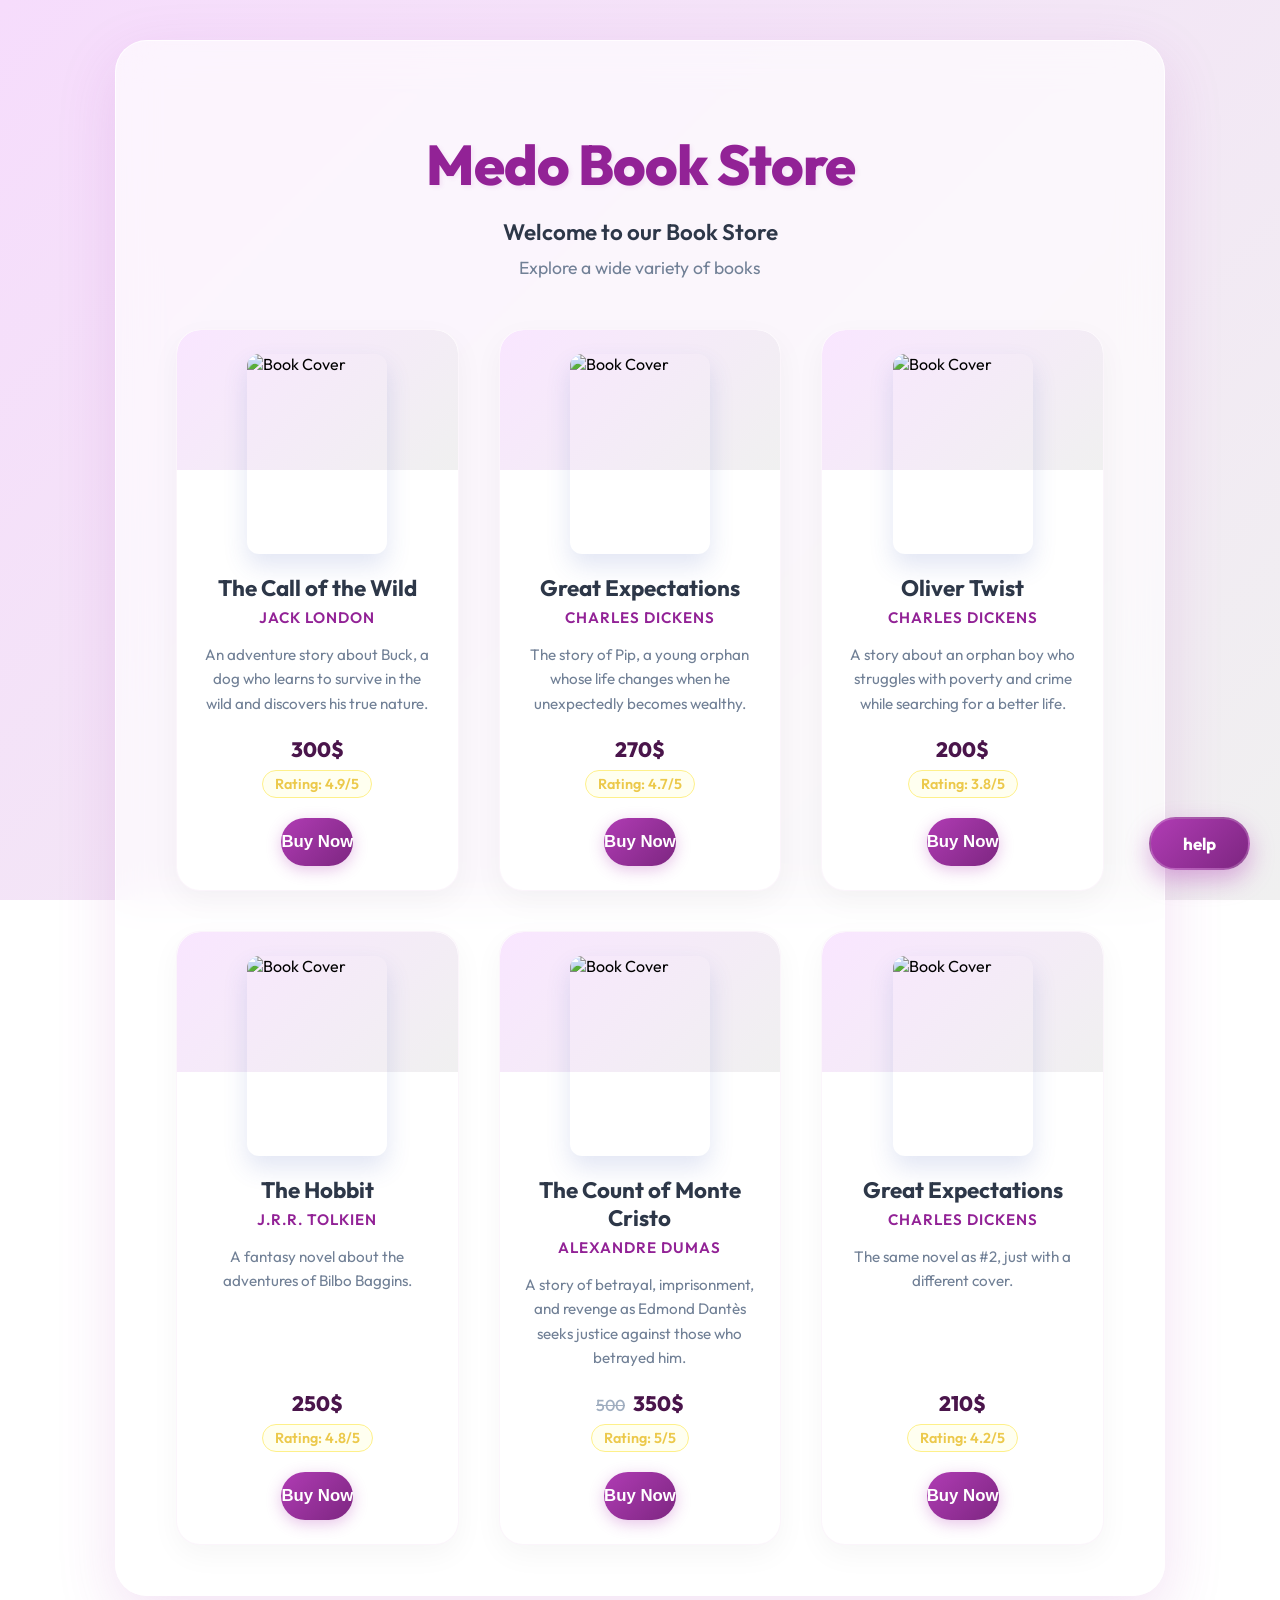
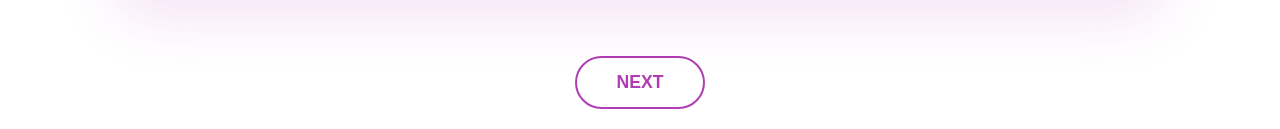
==== index.html @ ec744de5 "Fix HTML structure and update file references" ====
<!DOCTYPE html>
<html lang="en">
<head>
    <meta charset="UTF-8">
    <meta name="description" content="this is medo book store here you can bye any thing you want with an amazing price">
    <title>Document</title>
<link rel="stylesheet" href="index.css">
<link rel="log in" href="index2.html">
<link rel="next" href="index3.html">
<title>BOOK STORE</title>
</head>
<body>
<div class="up">
 <header>
    <h1>Medo Book Store</h1>
    <path fill="currentColor" fill-opacity=".15" d="M136 792h576V232H136zm64-488c0-4.4 3.6-8 8-8h112c4.4 0 8 3.6 8 8v48c0 4.4-3.6 8-8 8H208c-4.4 0-8-3.6-8-8z"></path>
    <h2>Welcome to our Book Store</h2>
    <p>Explore a wide variety of books</p>
  </header>
<section>
<div class="book-card">
      <img src="https://i.pinimg.com/1200x/4a/26/02/4a26022d13d2c5f93823f1f9c68ecfcf.jpg" alt="Book Cover">
      <div class="Book title">The Call of the Wild</div>
      <div class="Book author">Jack London</div>
      <div class="Book description">An adventure story about Buck, a dog who learns to survive in the wild and
         discovers his true nature.</div>
      <div class="Book Price">300$</div>
      <div class="Book rating">Rating: 4.9/5</div>
      <a href="checkout.html" style="text-decoration: none;"><button class="buy-button">Buy Now</button></a>
    </div>
<div class="book-card">
      <img src="https://i.pinimg.com/1200x/fa/11/9d/fa119d7bdd41ef5a6983f378ee6b43ac.jpg" alt="Book Cover">
      <div class="Book title">Great Expectations</div>
      <div class="Book author">Charles Dickens</div>
      <div class="Book description">The story of Pip, a young orphan whose life changes when he unexpectedly becomes wealthy.</div>
      <div class="Book Price">270$</div>
      <div class="Book rating">Rating: 4.7/5</div>
      <a href="checkout.html" style="text-decoration: none;"><button class="buy-button">Buy Now</button></a>
</div>
<div class="book-card">
      <img src="https://i.pinimg.com/736x/c1/5e/49/c15e4987947ccde42a00de8287af82e8.jpg" alt="Book Cover">
      <div class="Book title">Oliver Twist</div>
      <div class="Book author">Charles Dickens</div>
      <div class="Book description">A story about an orphan boy who struggles with poverty and crime while searching for a better life.</div>
      <div class="Book Price">200$</div>
      <div class="Book rating">Rating: 3.8/5</div>
      <a href="checkout.html" style="text-decoration: none;"><button class="buy-button">Buy Now</button></a>
    </div>
<div class="book-card">
      <img src="https://mir-s3-cdn-cf.behance.net/project_modules/max_1200/56d96263885635.5acd0047cf3e6.jpg" alt="Book Cover">
      <div class="Book title">The Hobbit</div>
      <div class="Book author">J.R.R. Tolkien</div>
      <div class="Book description">A fantasy novel about the adventures of Bilbo Baggins.</div>
      <div class="Book Price">250$</div>
      <div class="Book rating">Rating: 4.8/5</div>
      <a href="checkout.html" style="text-decoration: none;"><button class="buy-button">Buy Now</button></a>
    </div>
<div class="book-card">
      <img src="https://i.pinimg.com/736x/d1/c5/d0/d1c5d08715f25898b97a1a1c89451446.jpg" alt="Book Cover">
      <div class="Book title">The Count of Monte Cristo</div>
      <div class="Book author">Alexandre Dumas</div>
      <div class="Book description">A story of betrayal, imprisonment, and revenge as Edmond Dantès seeks justice against those who betrayed him.</div>
      <div class="Book Price"><del>500</del>350$</div>
      <div class="Book rating">Rating: 5/5</div>
      <a href="checkout.html" style="text-decoration: none;"><button class="buy-button">Buy Now</button></a>
    </div>
 <div class="book-card">
      <img src="https://i.pinimg.com/1200x/89/0c/f8/890cf8f4f8a9b55a4b596b71bbe273b1.jpg" alt="Book Cover">
      <div class="Book title">Great Expectations</div>
      <div class="Book author">Charles Dickens</div>
      <div class="Book description">The same novel as #2, just with a different cover.</div>
      <div class="Book Price">210$</div>
      <div class="Book rating">Rating: 4.2/5</div>
      <a href="checkout.html" style="text-decoration: none;"><button class="buy-button">Buy Now</button></a>
    </div>   
</div>
</section>
<a href="index3.html" style="text-decoration: none;"><button class="next">NEXT</button></a>
</div>
<a href="help.html" class="help-btn">
help
</a>

</body>
</html>
---- index.css ----
@import url('https://fonts.googleapis.com/css2?family=Outfit:wght@300;400;500;600;700&display=swap');

body {
    background: linear-gradient(135deg, #f6dcfc 0%, #f0f0f0 100%);
    background-attachment: fixed;
    min-height: 100vh;
    margin: 0;
    font-family: 'Outfit', 'Segoe UI', Arial, sans-serif;
    display: flex;
    flex-direction: column;
    justify-content: flex-start;
    align-items: center;
    padding: 20px;
}

.up {
    background: rgba(255, 255, 255, 0.65);
    backdrop-filter: blur(20px);
    -webkit-backdrop-filter: blur(20px);
    border-radius: 32px;
    box-shadow: 0 20px 60px rgba(176, 60, 180, 0.15);
    border: 1px solid rgba(255, 255, 255, 0.8);
    padding: 50px 60px;
    max-width: 1050px;
    width: 100%;
    box-sizing: border-box;
    margin-top: 20px;
    margin-bottom: 20px;
    display: flex;
    flex-direction: column;
    align-items: center;
}

header {
    text-align: center;
    margin-bottom: 50px;
    position: relative;
    width: 100%;
}

header h1 {
    color: #922296;
    font-size: 3.5rem;
    margin-bottom: 5px;
    letter-spacing: -1px;
    font-weight: 800;
    text-shadow: 2px 2px 4px rgba(176, 60, 180, 0.1);
}

header h2 {
    color: #2d3748;
    font-size: 1.4rem;
    margin-bottom: 10px;
    font-weight: 600;
}

header p {
    color: #718096;
    font-size: 1.1rem;
    margin: 0;
    font-weight: 400;
}

section {
    display: grid;
    grid-template-columns: repeat(auto-fit, minmax(280px, 1fr));
    gap: 40px;
    width: 100%;
}

.book-card {
    background: #ffffff;
    border-radius: 24px;
    padding: 24px;
    display: flex;
    flex-direction: column;
    align-items: center;
    transition: all 0.4s cubic-bezier(0.175, 0.885, 0.32, 1.275);
    box-shadow: 0 10px 30px rgba(0, 0, 0, 0.04);
    border: 1px solid rgba(176, 60, 180, 0.05);
    position: relative;
    overflow: hidden;
}

.book-card::before {
    content: '';
    position: absolute;
    top: 0;
    left: 0;
    width: 100%;
    height: 140px;
    background: linear-gradient(135deg, #f9e6ff 0%, #f0f0f0 100%);
    z-index: 0;
    border-radius: 24px 24px 0 0;
}

.book-card:hover {
    transform: translateY(-12px);
    box-shadow: 0 20px 40px rgba(176, 60, 180, 0.15);
    border-color: rgba(176, 60, 180, 0.2);
}

.book-card img {
    width: 140px;
    height: 200px;
    object-fit: cover;
    border-radius: 12px;
    margin-bottom: 20px;
    box-shadow: 0 12px 24px rgba(60, 90, 180, 0.15);
    z-index: 1;
    transition: transform 0.3s ease;
}

.book-card:hover img {
    transform: scale(1.05) rotate(-2deg);
}

.Book.title {
    font-size: 1.4rem;
    font-weight: 700;
    color: #2d3748;
    margin-bottom: 6px;
    text-align: center;
    z-index: 1;
}

.Book.author {
    font-size: 0.95rem;
    color: #922296;
    margin-bottom: 16px;
    text-align: center;
    font-weight: 600;
    text-transform: uppercase;
    letter-spacing: 1px;
    z-index: 1;
}

.Book.description {
    font-size: 0.95rem;
    color: #718096;
    margin-bottom: 20px;
    text-align: center;
    line-height: 1.6;
    flex-grow: 1;
    z-index: 1;
}

.Book.Price {
    font-size: 1.3rem;
    color: #4a154b;
    font-weight: 800;
    margin-bottom: 8px;
    text-align: center;
    z-index: 1;
}

.Book.Price del {
    color: #a0aec0;
    font-size: 1rem;
    margin-right: 8px;
    font-weight: 500;
}

.Book.rating {
    font-size: 0.9rem;
    color: #ecc94b;
    background: #fffff0;
    padding: 4px 12px;
    border-radius: 20px;
    margin-bottom: 20px;
    font-weight: 600;
    border: 1px solid #fef08a;
    z-index: 1;
}

.buy-button {
    background: linear-gradient(135deg, #b03cb4 0%, #7d2681 100%);
    color: #ffffff;
    border: none;
    border-radius: 50px;
    padding: 14px 0;
    width: 100%;
    font-size: 1.05rem;
    cursor: pointer;
    font-weight: 700;
    transition: all 0.3s ease;
    box-shadow: 0 4px 15px rgba(176, 60, 180, 0.3);
    z-index: 1;
}

.buy-button:hover {
    background: linear-gradient(135deg, #922296 0%, #5a185d 100%);
    box-shadow: 0 8px 25px rgba(176, 60, 180, 0.4);
    transform: translateY(-2px);
}

.button-container {
    display: flex;
    justify-content: center;
    align-items: center;
    gap: 20px;
    margin-top: 50px;
    width: 100%;
}

.next, .prevPREVIOUS {
    background: #ffffff;
    color: #b03cb4;
    border: 2px solid #b03cb4;
    border-radius: 50px;
    padding: 14px 40px;
    font-size: 1.1rem;
    cursor: pointer;
    font-weight: 700;
    transition: all 0.3s ease;
    margin-top: 40px;
}

.button-container .next, .button-container .prevPREVIOUS {
    margin-top: 0;
}

.next:hover, .prevPREVIOUS:hover {
    background: #b03cb4;
    color: #ffffff;
    box-shadow: 0 8px 20px rgba(176, 60, 180, 0.3);
    transform: translateY(-2px);
}

/* Custom scrollbar */
::-webkit-scrollbar {
    width: 8px;
}
::-webkit-scrollbar-track {
    background: #f5f5f5;
}
::-webkit-scrollbar-thumb {
    background: #d4c1d4;
    border-radius: 10px;
}
::-webkit-scrollbar-thumb:hover {
    background: #b03cb4;
}

.help-btn {
    position: fixed;
    bottom: 30px;
    right: 30px;
    background: linear-gradient(135deg, #b03cb4 0%, #7d2681 100%);
    color: #ffffff;
    text-decoration: none;
    border-radius: 50px;
    padding: 14px 32px;
    font-size: 17px;
    font-weight: 700;
    cursor: pointer;
    box-shadow: 0 10px 25px rgba(176, 60, 180, 0.4);
    z-index: 1000;
    transition: all 0.3s cubic-bezier(0.175, 0.885, 0.32, 1.275);
    border: 2px solid rgba(255, 255, 255, 0.2);
}

.help-btn:hover {
    transform: translateY(-5px) scale(1.05);
    box-shadow: 0 15px 35px rgba(176, 60, 180, 0.5);
    border-color: rgba(255, 255, 255, 0.5);
}

@media (max-width: 768px) {
    .up {
        padding: 30px 20px;
        border-radius: 20px;
    }
    header h1 {
        font-size: 2.5rem;
    }
    section {
        gap: 20px;
    }
}
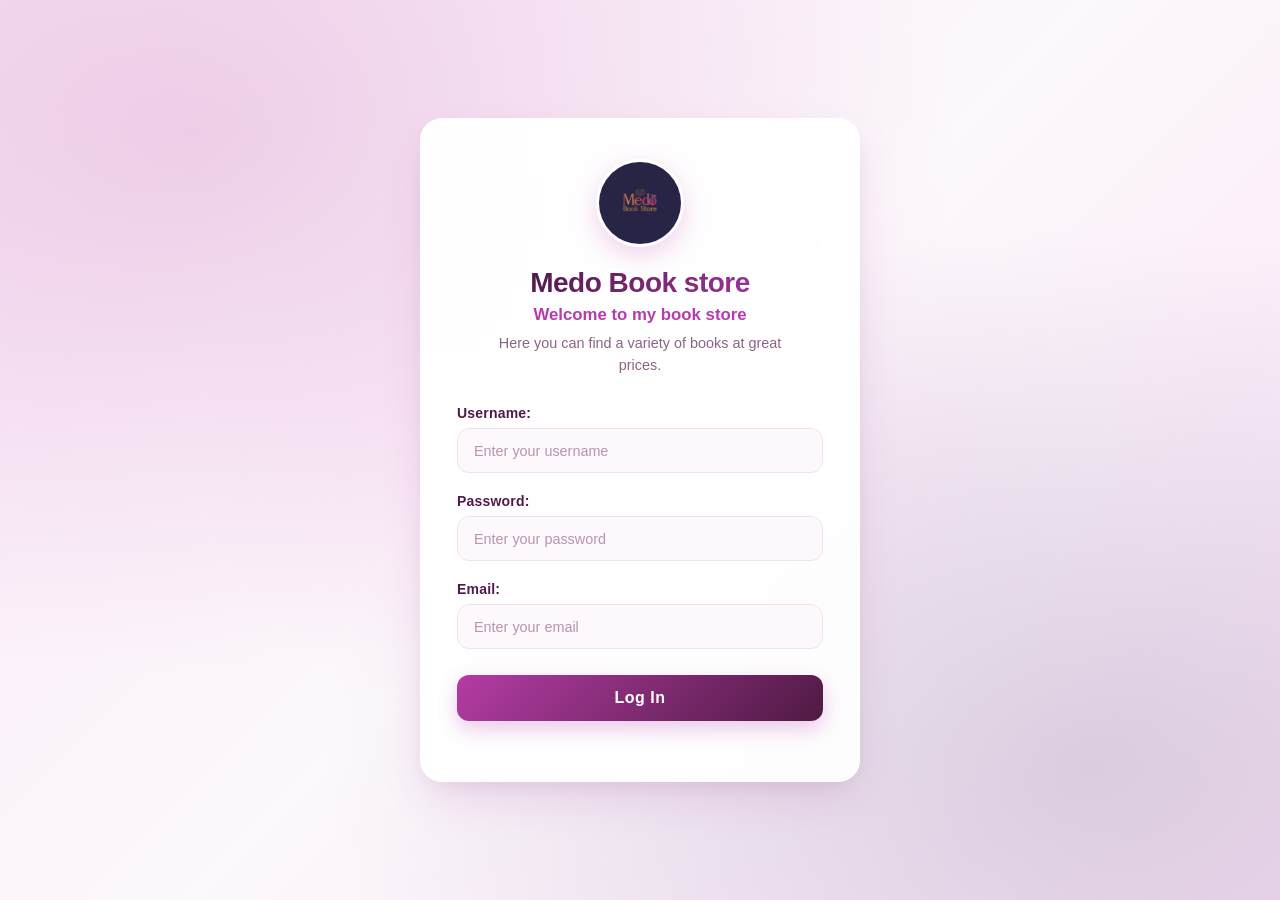
==== commit 5177037c: "Update and rename login.html to index.html" ====
--- a/index.html
+++ b/index.html
@@ -1,85 +1,39 @@
 <!DOCTYPE html>
 <html lang="en">
 <head>
-    <meta charset="UTF-8">
-    <meta name="description" content="this is medo book store here you can bye any thing you want with an amazing price">
-    <title>Document</title>
-<link rel="stylesheet" href="index.css">
-<link rel="log in" href="index2.html">
-<link rel="next" href="index3.html">
-<title>BOOK STORE</title>
+  <meta charset="UTF-8">
+  <meta name="viewport" content="width=device-width, initial-scale=1.0">
+  <meta name="description" content="This is our book store you can buy anything you want with a good price">
+  <title>Medo Book Store - Log In</title>
+  <link rel="stylesheet" href="index.css">
 </head>
 <body>
-<div class="up">
- <header>
-    <h1>Medo Book Store</h1>
-    <path fill="currentColor" fill-opacity=".15" d="M136 792h576V232H136zm64-488c0-4.4 3.6-8 8-8h112c4.4 0 8 3.6 8 8v48c0 4.4-3.6 8-8 8H208c-4.4 0-8-3.6-8-8z"></path>
-    <h2>Welcome to our Book Store</h2>
-    <p>Explore a wide variety of books</p>
-  </header>
-<section>
-<div class="book-card">
-      <img src="https://i.pinimg.com/1200x/4a/26/02/4a26022d13d2c5f93823f1f9c68ecfcf.jpg" alt="Book Cover">
-      <div class="Book title">The Call of the Wild</div>
-      <div class="Book author">Jack London</div>
-      <div class="Book description">An adventure story about Buck, a dog who learns to survive in the wild and
-         discovers his true nature.</div>
-      <div class="Book Price">300$</div>
-      <div class="Book rating">Rating: 4.9/5</div>
-      <a href="checkout.html" style="text-decoration: none;"><button class="buy-button">Buy Now</button></a>
+  <div class="login-card">
+    <div class="header">
+      <img src="Lucid_Origin_Create_a_professional_logo_for_Medo_Book_Store_wi_3.jpg" alt="Book Store Logo">
+      <h1>Medo Book store</h1>   
+      <h2>Welcome to my book store</h2>
+      <p>Here you can find a variety of books at great prices.</p> 
     </div>
-<div class="book-card">
-      <img src="https://i.pinimg.com/1200x/fa/11/9d/fa119d7bdd41ef5a6983f378ee6b43ac.jpg" alt="Book Cover">
-      <div class="Book title">Great Expectations</div>
-      <div class="Book author">Charles Dickens</div>
-      <div class="Book description">The story of Pip, a young orphan whose life changes when he unexpectedly becomes wealthy.</div>
-      <div class="Book Price">270$</div>
-      <div class="Book rating">Rating: 4.7/5</div>
-      <a href="checkout.html" style="text-decoration: none;"><button class="buy-button">Buy Now</button></a>
-</div>
-<div class="book-card">
-      <img src="https://i.pinimg.com/736x/c1/5e/49/c15e4987947ccde42a00de8287af82e8.jpg" alt="Book Cover">
-      <div class="Book title">Oliver Twist</div>
-      <div class="Book author">Charles Dickens</div>
-      <div class="Book description">A story about an orphan boy who struggles with poverty and crime while searching for a better life.</div>
-      <div class="Book Price">200$</div>
-      <div class="Book rating">Rating: 3.8/5</div>
-      <a href="checkout.html" style="text-decoration: none;"><button class="buy-button">Buy Now</button></a>
+    <div class="login-container">
+      <form method="get" action="index1.html">
+        <div>
+          <label for="username">Username:</label>
+          <input type="text" required placeholder="Enter your username" name="user" id="username">
+        </div>
+        <div>
+          <label for="password">Password:</label>
+          <input type="password" required placeholder="Enter your password" name="pass" id="password">
+        </div>
+        <div>
+          <label for="email">Email:</label>
+          <input type="email" required placeholder="Enter your email" name="email" id="email">
+        </div>
+        <div style="text-align:center;">
+          <button type="submit">Log In</button>
+        </div>
+      </form>
     </div>
-<div class="book-card">
-      <img src="https://mir-s3-cdn-cf.behance.net/project_modules/max_1200/56d96263885635.5acd0047cf3e6.jpg" alt="Book Cover">
-      <div class="Book title">The Hobbit</div>
-      <div class="Book author">J.R.R. Tolkien</div>
-      <div class="Book description">A fantasy novel about the adventures of Bilbo Baggins.</div>
-      <div class="Book Price">250$</div>
-      <div class="Book rating">Rating: 4.8/5</div>
-      <a href="checkout.html" style="text-decoration: none;"><button class="buy-button">Buy Now</button></a>
-    </div>
-<div class="book-card">
-      <img src="https://i.pinimg.com/736x/d1/c5/d0/d1c5d08715f25898b97a1a1c89451446.jpg" alt="Book Cover">
-      <div class="Book title">The Count of Monte Cristo</div>
-      <div class="Book author">Alexandre Dumas</div>
-      <div class="Book description">A story of betrayal, imprisonment, and revenge as Edmond Dantès seeks justice against those who betrayed him.</div>
-      <div class="Book Price"><del>500</del>350$</div>
-      <div class="Book rating">Rating: 5/5</div>
-      <a href="checkout.html" style="text-decoration: none;"><button class="buy-button">Buy Now</button></a>
-    </div>
- <div class="book-card">
-      <img src="https://i.pinimg.com/1200x/89/0c/f8/890cf8f4f8a9b55a4b596b71bbe273b1.jpg" alt="Book Cover">
-      <div class="Book title">Great Expectations</div>
-      <div class="Book author">Charles Dickens</div>
-      <div class="Book description">The same novel as #2, just with a different cover.</div>
-      <div class="Book Price">210$</div>
-      <div class="Book rating">Rating: 4.2/5</div>
-      <a href="checkout.html" style="text-decoration: none;"><button class="buy-button">Buy Now</button></a>
-    </div>   
-</div>
-</section>
-<a href="index3.html" style="text-decoration: none;"><button class="next">NEXT</button></a>
-</div>
-<a href="help.html" class="help-btn">
-help
-</a>
-
+  </div>
 </body>
 </html>
--- a/index.css
+++ b/index.css
@@ -1,280 +1,252 @@
-@import url('https://fonts.googleapis.com/css2?family=Outfit:wght@300;400;500;600;700&display=swap');
+/* ==========================================================================
+   Medo Book Store - Modern Login Stylesheet
+   ========================================================================== */
+
+@import url('https://fonts.googleapis.com/css2?family=Plus+Jakarta+Sans:wght@400;500;600;700;800&display=swap');
+
+:root {
+  --primary: #b43cae;
+  --primary-hover: #993188;
+  --primary-gradient: linear-gradient(135deg, #b43ca4 0%, #4f1a43 100%);
+  --primary-gradient-hover: linear-gradient(135deg, #c94ca6 0%, #652354 100%);
+  --primary-light: #fce3f7;
+  --dark-navy: #4f1a4c;
+  --text-primary: #3b1e3a;
+  --text-secondary: #8b6485;
+  --border-color: #f0e2f0;
+  --border-focus: #b43ca4;
+  --card-bg: rgba(255, 255, 255, 0.94);
+  --card-shadow: 0 20px 48px -10px rgba(180, 60, 154, 0.18), 0 8px 24px -6px rgba(79, 26, 73, 0.08);
+  --radius-lg: 22px;
+  --radius-md: 12px;
+  --transition: all 0.25s cubic-bezier(0.4, 0, 0.2, 1);
+}
+
+* {
+  box-sizing: border-box;
+  margin: 0;
+  padding: 0;
+}
 
 body {
-    background: linear-gradient(135deg, #f6dcfc 0%, #f0f0f0 100%);
-    background-attachment: fixed;
-    min-height: 100vh;
-    margin: 0;
-    font-family: 'Outfit', 'Segoe UI', Arial, sans-serif;
-    display: flex;
-    flex-direction: column;
-    justify-content: flex-start;
-    align-items: center;
-    padding: 20px;
-}
-
-.up {
-    background: rgba(255, 255, 255, 0.65);
-    backdrop-filter: blur(20px);
-    -webkit-backdrop-filter: blur(20px);
-    border-radius: 32px;
-    box-shadow: 0 20px 60px rgba(176, 60, 180, 0.15);
-    border: 1px solid rgba(255, 255, 255, 0.8);
-    padding: 50px 60px;
-    max-width: 1050px;
-    width: 100%;
-    box-sizing: border-box;
-    margin-top: 20px;
-    margin-bottom: 20px;
-    display: flex;
-    flex-direction: column;
-    align-items: center;
-}
-
-header {
-    text-align: center;
-    margin-bottom: 50px;
-    position: relative;
-    width: 100%;
-}
-
-header h1 {
-    color: #922296;
-    font-size: 3.5rem;
-    margin-bottom: 5px;
-    letter-spacing: -1px;
-    font-weight: 800;
-    text-shadow: 2px 2px 4px rgba(176, 60, 180, 0.1);
-}
-
-header h2 {
-    color: #2d3748;
-    font-size: 1.4rem;
-    margin-bottom: 10px;
-    font-weight: 600;
-}
-
-header p {
-    color: #718096;
-    font-size: 1.1rem;
-    margin: 0;
-    font-weight: 400;
-}
-
-section {
-    display: grid;
-    grid-template-columns: repeat(auto-fit, minmax(280px, 1fr));
-    gap: 40px;
-    width: 100%;
-}
-
-.book-card {
-    background: #ffffff;
-    border-radius: 24px;
-    padding: 24px;
-    display: flex;
-    flex-direction: column;
-    align-items: center;
-    transition: all 0.4s cubic-bezier(0.175, 0.885, 0.32, 1.275);
-    box-shadow: 0 10px 30px rgba(0, 0, 0, 0.04);
-    border: 1px solid rgba(176, 60, 180, 0.05);
-    position: relative;
-    overflow: hidden;
-}
-
-.book-card::before {
-    content: '';
-    position: absolute;
-    top: 0;
-    left: 0;
-    width: 100%;
-    height: 140px;
-    background: linear-gradient(135deg, #f9e6ff 0%, #f0f0f0 100%);
-    z-index: 0;
-    border-radius: 24px 24px 0 0;
-}
-
-.book-card:hover {
-    transform: translateY(-12px);
-    box-shadow: 0 20px 40px rgba(176, 60, 180, 0.15);
-    border-color: rgba(176, 60, 180, 0.2);
-}
-
-.book-card img {
-    width: 140px;
-    height: 200px;
-    object-fit: cover;
-    border-radius: 12px;
-    margin-bottom: 20px;
-    box-shadow: 0 12px 24px rgba(60, 90, 180, 0.15);
-    z-index: 1;
-    transition: transform 0.3s ease;
-}
-
-.book-card:hover img {
-    transform: scale(1.05) rotate(-2deg);
-}
-
-.Book.title {
-    font-size: 1.4rem;
-    font-weight: 700;
-    color: #2d3748;
-    margin-bottom: 6px;
-    text-align: center;
-    z-index: 1;
-}
-
-.Book.author {
-    font-size: 0.95rem;
-    color: #922296;
-    margin-bottom: 16px;
-    text-align: center;
-    font-weight: 600;
-    text-transform: uppercase;
-    letter-spacing: 1px;
-    z-index: 1;
-}
-
-.Book.description {
-    font-size: 0.95rem;
-    color: #718096;
-    margin-bottom: 20px;
-    text-align: center;
-    line-height: 1.6;
-    flex-grow: 1;
-    z-index: 1;
-}
-
-.Book.Price {
-    font-size: 1.3rem;
-    color: #4a154b;
-    font-weight: 800;
-    margin-bottom: 8px;
-    text-align: center;
-    z-index: 1;
-}
-
-.Book.Price del {
-    color: #a0aec0;
-    font-size: 1rem;
-    margin-right: 8px;
-    font-weight: 500;
-}
-
-.Book.rating {
-    font-size: 0.9rem;
-    color: #ecc94b;
-    background: #fffff0;
-    padding: 4px 12px;
-    border-radius: 20px;
-    margin-bottom: 20px;
-    font-weight: 600;
-    border: 1px solid #fef08a;
-    z-index: 1;
-}
-
-.buy-button {
-    background: linear-gradient(135deg, #b03cb4 0%, #7d2681 100%);
-    color: #ffffff;
-    border: none;
-    border-radius: 50px;
-    padding: 14px 0;
-    width: 100%;
-    font-size: 1.05rem;
-    cursor: pointer;
-    font-weight: 700;
-    transition: all 0.3s ease;
-    box-shadow: 0 4px 15px rgba(176, 60, 180, 0.3);
-    z-index: 1;
-}
-
-.buy-button:hover {
-    background: linear-gradient(135deg, #922296 0%, #5a185d 100%);
-    box-shadow: 0 8px 25px rgba(176, 60, 180, 0.4);
-    transform: translateY(-2px);
-}
-
-.button-container {
-    display: flex;
-    justify-content: center;
-    align-items: center;
-    gap: 20px;
-    margin-top: 50px;
-    width: 100%;
-}
-
-.next, .prevPREVIOUS {
-    background: #ffffff;
-    color: #b03cb4;
-    border: 2px solid #b03cb4;
-    border-radius: 50px;
-    padding: 14px 40px;
-    font-size: 1.1rem;
-    cursor: pointer;
-    font-weight: 700;
-    transition: all 0.3s ease;
-    margin-top: 40px;
-}
-
-.button-container .next, .button-container .prevPREVIOUS {
-    margin-top: 0;
-}
-
-.next:hover, .prevPREVIOUS:hover {
-    background: #b03cb4;
-    color: #ffffff;
-    box-shadow: 0 8px 20px rgba(176, 60, 180, 0.3);
-    transform: translateY(-2px);
-}
-
-/* Custom scrollbar */
-::-webkit-scrollbar {
-    width: 8px;
-}
-::-webkit-scrollbar-track {
-    background: #f5f5f5;
-}
-::-webkit-scrollbar-thumb {
-    background: #d4c1d4;
-    border-radius: 10px;
-}
-::-webkit-scrollbar-thumb:hover {
-    background: #b03cb4;
-}
-
-.help-btn {
-    position: fixed;
-    bottom: 30px;
-    right: 30px;
-    background: linear-gradient(135deg, #b03cb4 0%, #7d2681 100%);
-    color: #ffffff;
-    text-decoration: none;
-    border-radius: 50px;
-    padding: 14px 32px;
-    font-size: 17px;
-    font-weight: 700;
-    cursor: pointer;
-    box-shadow: 0 10px 25px rgba(176, 60, 180, 0.4);
-    z-index: 1000;
-    transition: all 0.3s cubic-bezier(0.175, 0.885, 0.32, 1.275);
-    border: 2px solid rgba(255, 255, 255, 0.2);
-}
-
-.help-btn:hover {
-    transform: translateY(-5px) scale(1.05);
-    box-shadow: 0 15px 35px rgba(176, 60, 180, 0.5);
-    border-color: rgba(255, 255, 255, 0.5);
-}
-
-@media (max-width: 768px) {
-    .up {
-        padding: 30px 20px;
-        border-radius: 20px;
-    }
-    header h1 {
-        font-size: 2.5rem;
-    }
-    section {
-        gap: 20px;
-    }
-}
+  font-family: 'Plus Jakarta Sans', 'Segoe UI', Arial, sans-serif;
+  min-height: 100vh;
+  display: flex;
+  justify-content: center;
+  align-items: center;
+  padding: 32px 16px;
+  background-color: #f9f1f8;
+  background-image: 
+    radial-gradient(at 15% 15%, rgba(180, 60, 150, 0.18) 0px, transparent 50%),
+    radial-gradient(at 85% 85%, rgba(26, 42, 79, 0.15) 0px, transparent 50%),
+    radial-gradient(at 50% 50%, rgba(241, 99, 208, 0.08) 0px, transparent 50%),
+    linear-gradient(135deg, #fae8f8 0%, #fcf8fc 50%, #fce3f8 100%);
+  background-attachment: fixed;
+  color: var(--text-primary);
+  -webkit-font-smoothing: antialiased;
+  -moz-osx-font-smoothing: grayscale;
+}
+
+/* Container / Card styling */
+.login-card,
+.login-container {
+  width: 100%;
+  max-width: 440px;
+  background: var(--card-bg);
+  backdrop-filter: blur(14px);
+  -webkit-backdrop-filter: blur(14px);
+  border-radius: var(--radius-lg);
+  border: 1px solid rgba(255, 255, 255, 0.85);
+  box-shadow: var(--card-shadow);
+  padding: 40px 36px;
+  animation: fadeInUp 0.65s cubic-bezier(0.16, 1, 0.3, 1) both;
+}
+
+/* If header is placed inside .login-card */
+.login-card .login-container {
+  max-width: 100%;
+  padding: 0;
+  background: transparent;
+  box-shadow: none;
+  border: none;
+  backdrop-filter: none;
+  animation: none;
+}
+
+/* Header Section */
+.header {
+  text-align: center;
+  margin-bottom: 28px;
+}
+
+.header img {
+  width: 88px;
+  height: 88px;
+  object-fit: cover;
+  border-radius: 50%;
+  border: 3px solid #ffffff;
+  box-shadow: 0 8px 24px rgba(180, 60, 158, 0.22);
+  margin-bottom: 16px;
+  transition: var(--transition);
+  background-color: var(--primary-light);
+}
+
+.header img:hover {
+  transform: scale(1.06) rotate(2deg);
+  box-shadow: 0 12px 28px rgba(180, 60, 174, 0.3);
+}
+
+.header h1 {
+  font-size: 1.75rem;
+  font-weight: 800;
+  letter-spacing: -0.5px;
+  background: linear-gradient(135deg, var(--dark-navy) 20%, var(--primary) 100%);
+  -webkit-background-clip: text;
+  background-clip: text;
+  -webkit-text-fill-color: transparent;
+  margin-bottom: 6px;
+}
+
+.header h2 {
+  font-size: 1.05rem;
+  font-weight: 600;
+  color: var(--primary);
+  margin-bottom: 8px;
+}
+
+.header p {
+  font-size: 0.9rem;
+  color: var(--text-secondary);
+  line-height: 1.5;
+  max-width: 320px;
+  margin: 0 auto;
+}
+
+/* Form Elements */
+form {
+  width: 100%;
+}
+
+form > div {
+  margin-bottom: 20px;
+  display: flex;
+  flex-direction: column;
+}
+
+label {
+  font-size: 0.875rem;
+  font-weight: 600;
+  color: var(--dark-navy);
+  margin-bottom: 7px;
+  letter-spacing: 0.2px;
+  transition: color 0.2s ease;
+}
+
+input[type="text"],
+input[type="password"],
+input[type="email"] {
+  width: 100%;
+  padding: 13px 16px;
+  font-family: inherit;
+  font-size: 0.95rem;
+  color: var(--text-primary);
+  background-color: #fcf8fb;
+  border: 1.5px solid var(--border-color);
+  border-radius: var(--radius-md);
+  outline: none;
+  transition: var(--transition);
+}
+
+input[type="text"]::placeholder,
+input[type="password"]::placeholder,
+input[type="email"]::placeholder {
+  color: #b894b0;
+  font-size: 0.9rem;
+  font-weight: 400;
+}
+
+input[type="text"]:hover,
+input[type="password"]:hover,
+input[type="email"]:hover {
+  border-color: #e1cbdb;
+  background-color: #ffffff;
+}
+
+input[type="text"]:focus,
+input[type="password"]:focus,
+input[type="email"]:focus {
+  border-color: var(--border-focus);
+  background-color: #ffffff;
+  box-shadow: 0 0 0 4px rgba(180, 60, 164, 0.15);
+}
+
+/* Focus label enhancement */
+form > div:focus-within label {
+  color: var(--primary);
+}
+
+/* Submit Button */
+button[type="submit"] {
+  width: 100%;
+  padding: 14px 24px;
+  margin-top: 6px;
+  font-family: inherit;
+  font-size: 1rem;
+  font-weight: 700;
+  letter-spacing: 0.5px;
+  color: #ffffff;
+  background: var(--primary-gradient);
+  border: none;
+  border-radius: var(--radius-md);
+  cursor: pointer;
+  box-shadow: 0 8px 20px rgba(180, 60, 176, 0.28);
+  transition: var(--transition);
+  display: inline-flex;
+  justify-content: center;
+  align-items: center;
+}
+
+button[type="submit"]:hover {
+  background: var(--primary-gradient-hover);
+  box-shadow: 0 12px 28px rgba(180, 60, 166, 0.38);
+  transform: translateY(-2px);
+}
+
+button[type="submit"]:active {
+  transform: translateY(0);
+  box-shadow: 0 4px 14px rgba(180, 60, 156, 0.22);
+}
+
+/* Smooth Entrance Animation */
+@keyframes fadeInUp {
+  from {
+    opacity: 0;
+    transform: translateY(22px);
+  }
+  to {
+    opacity: 1;
+    transform: translateY(0);
+  }
+}
+
+/* Responsive Design */
+@media (max-width: 480px) {
+  body {
+    padding: 20px 12px;
+  }
+
+  .login-card,
+  .login-container {
+    padding: 30px 20px;
+    border-radius: 18px;
+  }
+
+  .header h1 {
+    font-size: 1.5rem;
+  }
+
+  .header img {
+    width: 76px;
+    height: 76px;
+  }
+}
